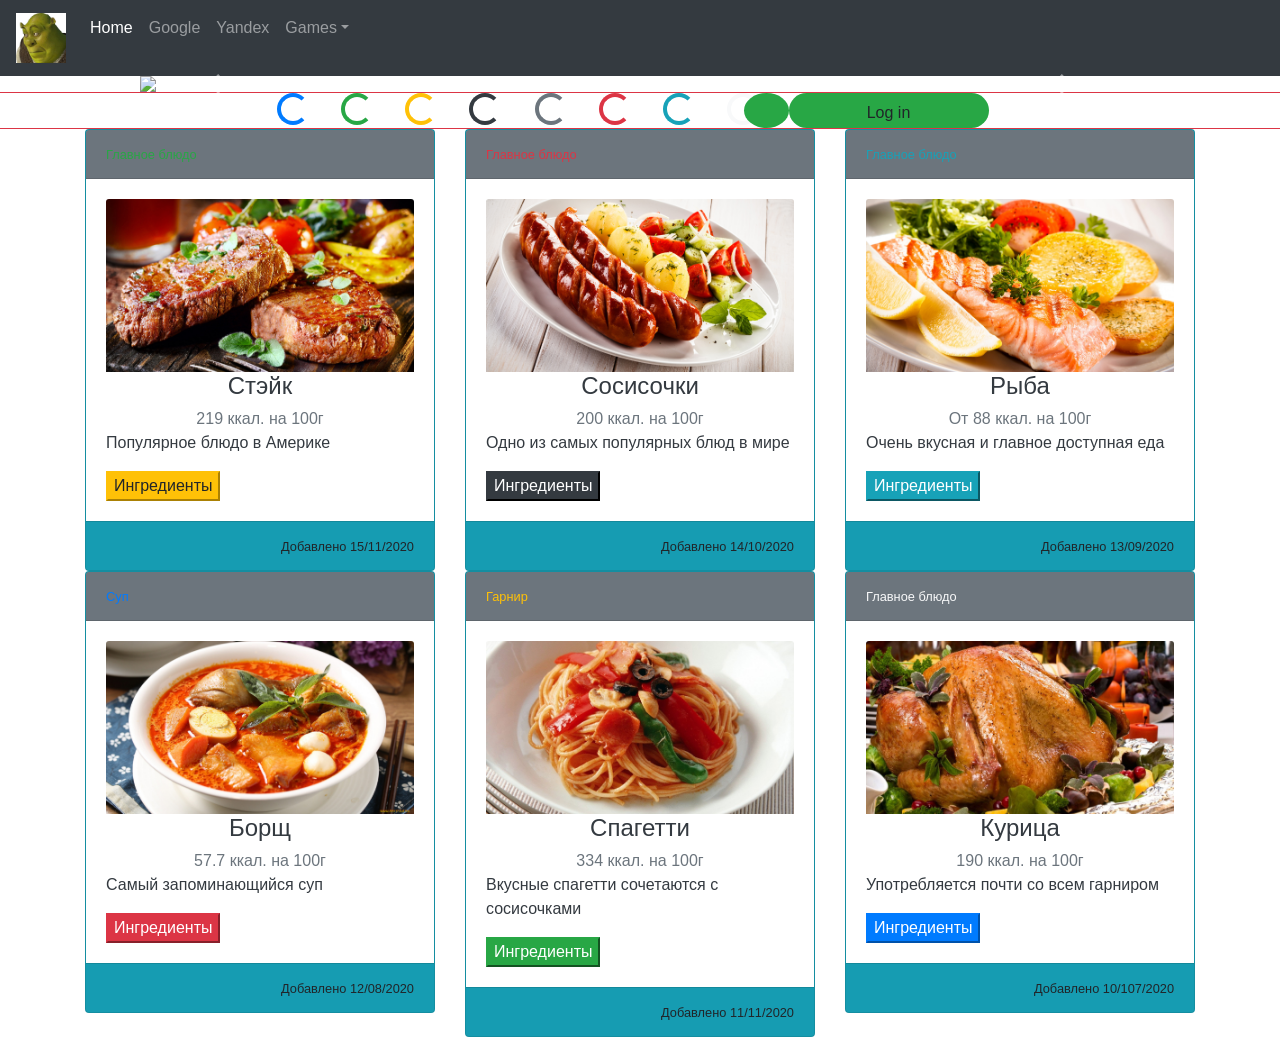
==== index.html @ 411dd229 "mysite" ====
<!doctype html>
<html lang="en">

<head>
    <meta charset="utf-8">
    <meta name="viewport" content="width=device-width, initial-scale=1, shrink-to-fit=no">
    <link rel="stylesheet" href="https://cdn.jsdelivr.net/npm/bootstrap@4.5.3/dist/css/bootstrap.min.css"
        integrity="sha384-TX8t27EcRE3e/ihU7zmQxVncDAy5uIKz4rEkgIXeMed4M0jlfIDPvg6uqKI2xXr2" crossorigin="anonymous">
    <link rel="stylesheet" href="style.css">
    <title>Мой сайт</title>
</head>

<body>
    <nav class="navbar navbar-expand-md navbar-dark bg-dark">
        <ul class="navbar-nav">
            <a class="navbar-brand" href="#"><img src="img/1.jpg" width="50px"></a>
            <li class="nav-item"><a href="#" class="nav-link active">Home</a></li>
            <li class="nav-item"><a href="#" class="nav-link">Google</a></li>
            <li class="nav-item"><a href="#" class="nav-link">Yandex</a></li>
            <li class="nav-item dropdown">
                <a href="#" class="nav-link dropdown-toggle" id="toggler" role="button" data-toggle="dropdown"
                    aria-haspopup="true" aria-expanded="false">Games</a>

                <div class="dropdown-menu" aria-labelledby="toggler">

                    <a href="#" class="dropdown-item">Counter Strike: Global Offensive</a>
                    <a href="#" class="dropdown-item">Grand Theft Auto 5</a>
                    <a href="#" class="dropdown-item">Among Us</a>
                </div>
            </li>
        </ul>



    </nav>

    <div class="container-fluid d-flex justify-content-center">
        <div class="carousel slide" id="banner" data-ride="carousel">
            <div class="carousel-inner">
                <div class="carousel-item active" data-interval="1200">
                    <img class="d-block w-100" src="https://look.com.ua/pic/201303/1366x768/look.com.ua-66097.jpg">
                    <div class="carousel-caption d-none d-md-block">
                        <h4 class="text-danger">ЭТО НЕ КОТ, А ИГРОК</h4>
                        <p>ДОВОЛЬНО МИЛЫЙ ПРИ ТОМ)))</p>
                    </div>
                </div>
                <div class="carousel-item" data-interval="1200">
                    <img class="d-block w-100"
                        src="https://www.nastol.com.ua/pic/201604/1366x768/nastol.com.ua-170998.jpg">
                    <div class="carousel-caption d-none d-md-block">
                        <h4 class="text-danger">ВОТ ЭТО УДИВЛЕНИЕ</h4>
                        <p>НАВЕРНОЕ УВИДЕЛ, КАК ЕГО КОРМ КТО-ТО ЕСТ</p>
                    </div>
                </div>
                <div class="carousel-item" data-interval="1200">
                    <img class="d-block w-100"
                        src="https://fabuloussavers.com/new_wallpaper/fluffy_cat-wallpapers-1366x768.jpg">
                    <div class="carousel-caption d-none d-md-block">
                        <h4 class="text-danger">ЕМУ РАССКАЗАЛИ ВЕСЁЛУЮ ШУТКУ</h4>
                        <p>НО ОН ЖЕ ТИХОНЯ)))</p>
                    </div>
                </div>
            </div>
            <a href="#banner" class="carousel-control-next" role="button" data-slide="next">
                <i class="carousel-control-next-icon"></i>
            </a>
            <a href="#banner" class="carousel-control-prev" role="button" data-slide="prev">
                <i class="carousel-control-prev-icon"></i>
            </a>
        </div>
    </div>

    <div class="container-fluid d-flex justify-content-center border-top border-bottom border-danger">
        <div class="row">
            <div class="spinner-border text-primary"></div>
            <div class="spinner-grow text-secondary"></div>
            <div class="spinner-border text-success"></div>
            <div class="spinner-grow text-danger"></div>
            <div class="spinner-border text-warning"></div>
            <div class="spinner-grow text-info"></div>
            <div class="spinner-border text-dark"></div>
            <div class="spinner-grow text-light"></div>
        </div>
        <div class="row">
            <div class="spinner-grow text-primary"></div>
            <div class="spinner-border text-secondary"></div>
            <div class="spinner-grow text-success"></div>
            <div class="spinner-border text-danger"></div>
            <div class="spinner-grow text-warning"></div>
            <div class="spinner-border text-info"></div>
            <div class="spinner-grow text-dark"></div>
            <div class="spinner-border text-light"></div>
        </div>
        <div class="bg-success rounded-circle" style="width: 45px; height: 35px;"></div>
        <div class="bg-success rounded-pill text-center pt-2" style="width: 200px; height: 35px;">Log in</div>
    </div>

    <div class="container-lg">
        <div class="row row-cols-1 row-cols-md-2 row-cols-lg-3">
            <div class="col">
                <div class="card bg-info">
                    <div class="card-header bg-secondary text-success"><small>Главное блюдо</small></div>
                    <div class="card-body bg-white">
                        <img src="img/3.jpg" class="card-img-top">
                        <h4 class="card-title text-dark text-center">Стэйк</h4>
                        <p class="card-subtitle text-muted text-center">219 ккал. на 100г</p>
                        <p class="card-text text-dark">Популярное блюдо в Америке</p>
                        <button class="btn-warning">Ингредиенты</button>
                    </div>
                    <div class="card-footer text-right"><small>Добавлено 15/11/2020</small></div>
                </div>
            </div>
            <div class="col">
                <div class="card bg-info">
                    <div class="card-header bg-secondary text-danger"><small>Главное блюдо</small></div>
                    <div class="card-body bg-white">
                        <img src="img/2.jpg" class="card-img-top">
                        <h4 class="card-title text-dark text-center">Сосисочки</h4>
                        <p class="card-subtitle text-muted text-center">200 ккал. на 100г</p>
                        <p class="card-text text-dark">Одно из самых популярных блюд в мире</p>
                        <button class="btn-dark">Ингредиенты</button>
                    </div>
                    <div class="card-footer text-right"><small>Добавлено 14/10/2020</small></div>
                </div>
            </div>
            <div class="col">
                <div class="card bg-info">
                    <div class="card-header bg-secondary text-info"><small>Главное блюдо</small></div>
                    <div class="card-body bg-white">
                        <img src="img/4.jpg" class="card-img-top">
                        <h4 class="card-title text-dark text-center">Рыба</h4>
                        <p class="card-subtitle text-muted text-center">От 88 ккал. на 100г</p>
                        <p class="card-text text-dark">Очень вкусная и главное доступная еда</p>
                        <button class="btn-info">Ингредиенты</button>
                    </div>
                    <div class="card-footer text-right"><small>Добавлено 13/09/2020</small></div>
                </div>
            </div>
            <div class="col">
                <div class="card bg-info">
                    <div class="card-header bg-secondary text-primary"><small>Суп</small></div>
                    <div class="card-body bg-white">
                        <img src="img/5.jpg" class="card-img-top">
                        <h4 class="card-title text-dark text-center">Борщ</h4>
                        <p class="card-subtitle text-muted text-center">57.7 ккал. на 100г</p>
                        <p class="card-text text-dark">Самый запоминающийся суп</p>
                        <button class="btn-danger">Ингредиенты</button>
                    </div>
                    <div class="card-footer text-right"><small>Добавлено 12/08/2020</small></div>
                </div>
            </div>
            <div class="col">
                <div class="card bg-info">
                    <div class="card-header bg-secondary text-warning"><small>Гарнир</small></div>
                    <div class="card-body bg-white">
                        <img src="img/6.jpg" class="card-img-top">
                        <h4 class="card-title text-dark text-center">Спагетти</h4>
                        <p class="card-subtitle text-muted text-center">334 ккал. на 100г</p>
                        <p class="card-text text-dark">Вкусные спагетти сочетаются с сосисочками</p>
                        <button class="btn-success">Ингредиенты</button>
                    </div>
                    <div class="card-footer text-right"><small>Добавлено 11/11/2020</small></div>
                </div>
            </div>
            <div class="col">
                <div class="card bg-info">
                    <div class="card-header bg-secondary text-light"><small>Главное блюдо</small></div>
                    <div class="card-body bg-white">
                        <img src="img/7.jpg" class="card-img-top">
                        <h4 class="card-title text-dark text-center">Курица</h4>
                        <p class="card-subtitle text-muted text-center">190 ккал. на 100г</p>
                        <p class="card-text text-dark">Употребляется почти со всем гарниром</p>
                        <button class="btn-primary">Ингредиенты</button>
                    </div>
                    <div class="card-footer text-right"><small>Добавлено 10/107/2020</small></div>
                </div>
            </div>
        </div>
    </div>


    <script src="https://code.jquery.com/jquery-3.5.1.slim.min.js"
        integrity="sha384-DfXdz2htPH0lsSSs5nCTpuj/zy4C+OGpamoFVy38MVBnE+IbbVYUew+OrCXaRkfj" crossorigin="anonymous">
    </script>
    <script src="https://cdn.jsdelivr.net/npm/popper.js@1.16.1/dist/umd/popper.min.js"
        integrity="sha384-9/reFTGAW83EW2RDu2S0VKaIzap3H66lZH81PoYlFhbGU+6BZp6G7niu735Sk7lN" crossorigin="anonymous">
    </script>
    <script src="https://cdn.jsdelivr.net/npm/bootstrap@4.5.3/dist/js/bootstrap.min.js"
        integrity="sha384-w1Q4orYjBQndcko6MimVbzY0tgp4pWB4lZ7lr30WKz0vr/aWKhXdBNmNb5D92v7s" crossorigin="anonymous">
    </script>
    <script type="text/javascript" src="script.js"></script>
</body>

</html>
---- style.css ----
#banner{
    width: 1000px;
}
.carousel-caption{
    background-color: rgba(194, 194, 194, 0.487);
    color: green;
}
#test{
    width: 250px;
    margin-left: calc(50% - 125px);
}
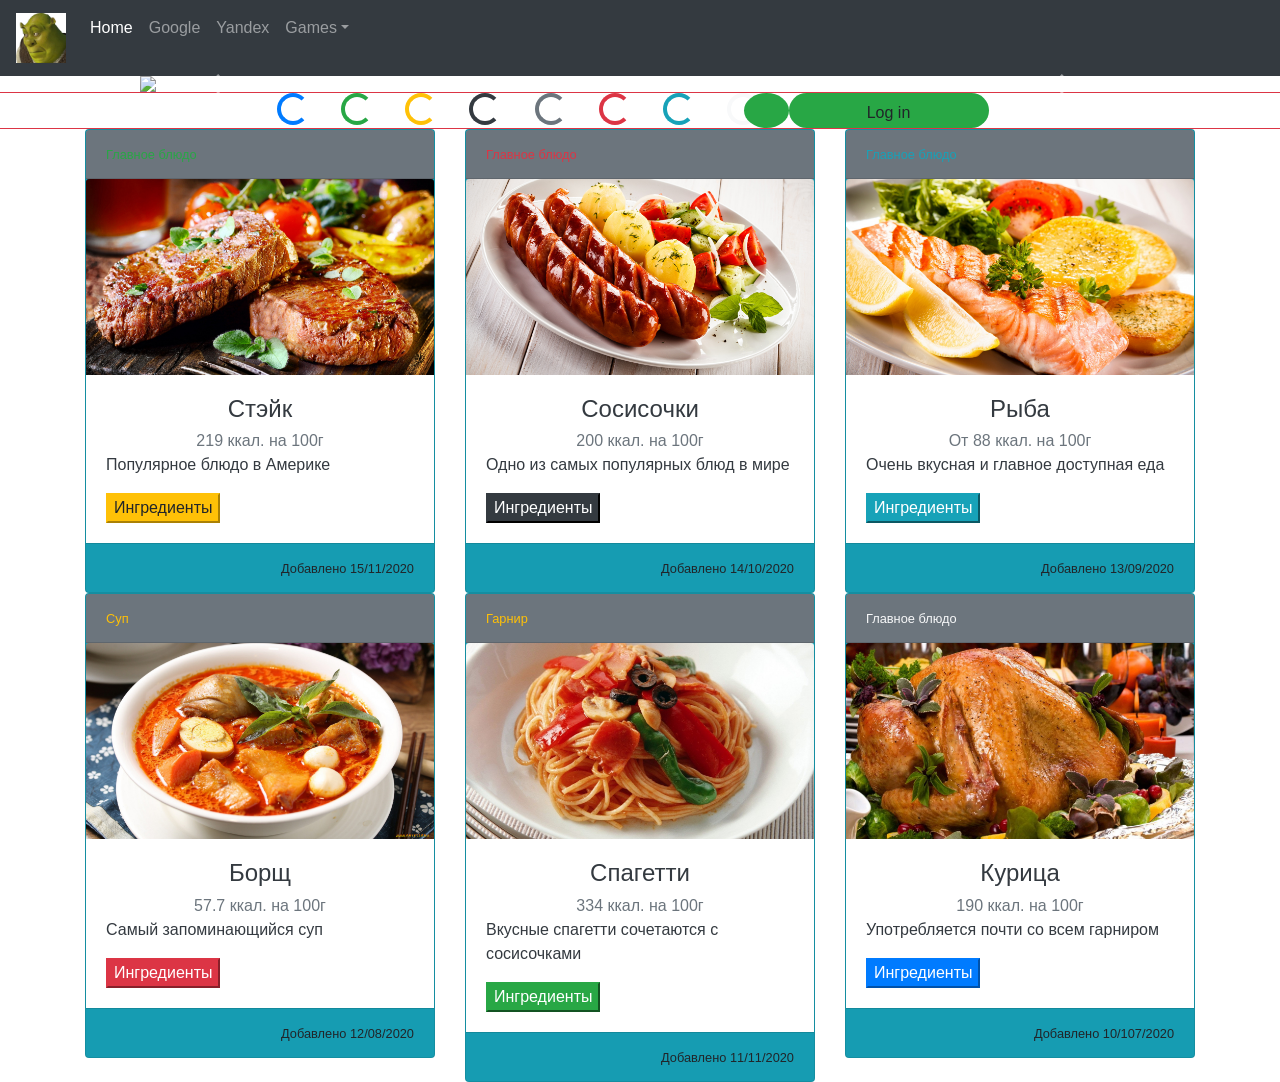
==== commit a518ab04: "gg" ====
--- a/index.html
+++ b/index.html
@@ -100,8 +100,8 @@
             <div class="col">
                 <div class="card bg-info">
                     <div class="card-header bg-secondary text-success"><small>Главное блюдо</small></div>
+                        <img src="img/3.jpg" class="card-img-top">
                     <div class="card-body bg-white">
-                        <img src="img/3.jpg" class="card-img-top">
                         <h4 class="card-title text-dark text-center">Стэйк</h4>
                         <p class="card-subtitle text-muted text-center">219 ккал. на 100г</p>
                         <p class="card-text text-dark">Популярное блюдо в Америке</p>
@@ -113,8 +113,8 @@
             <div class="col">
                 <div class="card bg-info">
                     <div class="card-header bg-secondary text-danger"><small>Главное блюдо</small></div>
+                        <img src="img/2.jpg" class="card-img-top">
                     <div class="card-body bg-white">
-                        <img src="img/2.jpg" class="card-img-top">
                         <h4 class="card-title text-dark text-center">Сосисочки</h4>
                         <p class="card-subtitle text-muted text-center">200 ккал. на 100г</p>
                         <p class="card-text text-dark">Одно из самых популярных блюд в мире</p>
@@ -126,8 +126,8 @@
             <div class="col">
                 <div class="card bg-info">
                     <div class="card-header bg-secondary text-info"><small>Главное блюдо</small></div>
+                        <img src="img/4.jpg" class="card-img-top">
                     <div class="card-body bg-white">
-                        <img src="img/4.jpg" class="card-img-top">
                         <h4 class="card-title text-dark text-center">Рыба</h4>
                         <p class="card-subtitle text-muted text-center">От 88 ккал. на 100г</p>
                         <p class="card-text text-dark">Очень вкусная и главное доступная еда</p>
@@ -138,9 +138,9 @@
             </div>
             <div class="col">
                 <div class="card bg-info">
-                    <div class="card-header bg-secondary text-primary"><small>Суп</small></div>
+                    <div class="card-header bg-secondary text-warning"><small>Суп</small></div>
+                        <img src="img/5.jpg" class="card-img-top">
                     <div class="card-body bg-white">
-                        <img src="img/5.jpg" class="card-img-top">
                         <h4 class="card-title text-dark text-center">Борщ</h4>
                         <p class="card-subtitle text-muted text-center">57.7 ккал. на 100г</p>
                         <p class="card-text text-dark">Самый запоминающийся суп</p>
@@ -152,8 +152,8 @@
             <div class="col">
                 <div class="card bg-info">
                     <div class="card-header bg-secondary text-warning"><small>Гарнир</small></div>
+                        <img src="img/6.jpg" class="card-img-top">
                     <div class="card-body bg-white">
-                        <img src="img/6.jpg" class="card-img-top">
                         <h4 class="card-title text-dark text-center">Спагетти</h4>
                         <p class="card-subtitle text-muted text-center">334 ккал. на 100г</p>
                         <p class="card-text text-dark">Вкусные спагетти сочетаются с сосисочками</p>
@@ -165,8 +165,8 @@
             <div class="col">
                 <div class="card bg-info">
                     <div class="card-header bg-secondary text-light"><small>Главное блюдо</small></div>
+                        <img src="img/7.jpg" class="card-img-top">
                     <div class="card-body bg-white">
-                        <img src="img/7.jpg" class="card-img-top">
                         <h4 class="card-title text-dark text-center">Курица</h4>
                         <p class="card-subtitle text-muted text-center">190 ккал. на 100г</p>
                         <p class="card-text text-dark">Употребляется почти со всем гарниром</p>
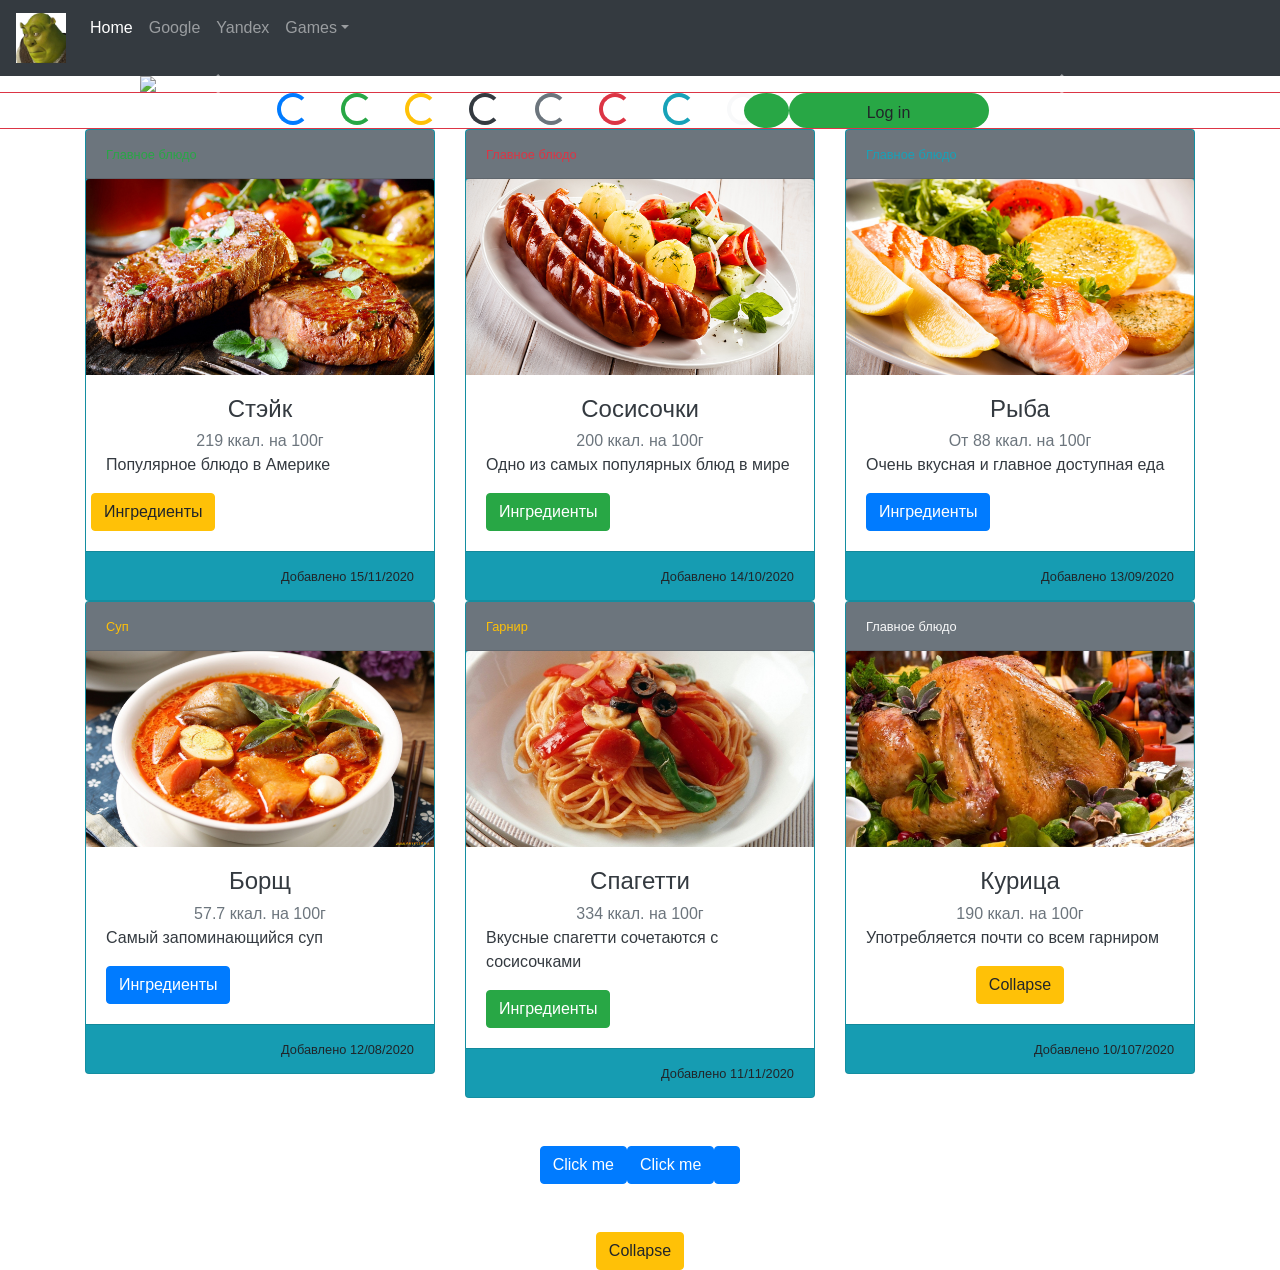
==== commit 1c9e1497: "site" ====
--- a/index.html
+++ b/index.html
@@ -23,9 +23,11 @@
 
                 <div class="dropdown-menu" aria-labelledby="toggler">
 
-                    <a href="#" class="dropdown-item">Counter Strike: Global Offensive</a>
-                    <a href="#" class="dropdown-item">Grand Theft Auto 5</a>
-                    <a href="#" class="dropdown-item">Among Us</a>
+                    <a href="https://store.steampowered.com/app/730/CounterStrike_Global_Offensive/"
+                        class="dropdown-item">Counter Strike: Global Offensive</a>
+                    <a href="https://store.steampowered.com/app/271590/Grand_Theft_Auto_V/" class="dropdown-item">Grand
+                        Theft Auto 5</a>
+                    <a href="https://store.steampowered.com/app/945360/Among_Us/" class="dropdown-item">Among Us</a>
                 </div>
             </li>
         </ul>
@@ -100,12 +102,19 @@
             <div class="col">
                 <div class="card bg-info">
                     <div class="card-header bg-secondary text-success"><small>Главное блюдо</small></div>
-                        <img src="img/3.jpg" class="card-img-top">
+                    <img src="img/3.jpg" class="card-img-top">
                     <div class="card-body bg-white">
                         <h4 class="card-title text-dark text-center">Стэйк</h4>
                         <p class="card-subtitle text-muted text-center">219 ккал. на 100г</p>
                         <p class="card-text text-dark">Популярное блюдо в Америке</p>
-                        <button class="btn-warning">Ингредиенты</button>
+                        <div class="row justify-content-left">
+                            <button class="btn btn-warning" data-toggle="collapse" data-taget="#txt"
+                                aria-expanded="false" aria-controls="txt">Ингредиенты</button>
+                            <div class="collapse" id="txt">
+                                <h1>Я ЕБЛАН</h1>
+                                <p>ДАДАДАД </p>
+                            </div>
+                        </div>
                     </div>
                     <div class="card-footer text-right"><small>Добавлено 15/11/2020</small></div>
                 </div>
@@ -113,12 +122,22 @@
             <div class="col">
                 <div class="card bg-info">
                     <div class="card-header bg-secondary text-danger"><small>Главное блюдо</small></div>
-                        <img src="img/2.jpg" class="card-img-top">
+                    <img src="img/2.jpg" class="card-img-top">
                     <div class="card-body bg-white">
                         <h4 class="card-title text-dark text-center">Сосисочки</h4>
                         <p class="card-subtitle text-muted text-center">200 ккал. на 100г</p>
                         <p class="card-text text-dark">Одно из самых популярных блюд в мире</p>
-                        <button class="btn-dark">Ингредиенты</button>
+                        <button class="btn btn-success" data-toggle="tooltip" data-placement="right" data-html="true"
+                            title="   
+                        <h4>СОСИСОЧКИ</h4>
+                        Мясо (любое - свинина, говядина, курица) — 1 кг<br>
+                        Яйцо куриное — 1 шт<br>
+                        Молоко — 1 стак.<br>
+                        Масло сливочное — 100 г<br>
+                        Кишки<br>
+                        Соль<br>
+                        Орех мускатный<br>
+                        ">Ингредиенты</button>
                     </div>
                     <div class="card-footer text-right"><small>Добавлено 14/10/2020</small></div>
                 </div>
@@ -126,12 +145,24 @@
             <div class="col">
                 <div class="card bg-info">
                     <div class="card-header bg-secondary text-info"><small>Главное блюдо</small></div>
-                        <img src="img/4.jpg" class="card-img-top">
+                    <img src="img/4.jpg" class="card-img-top">
                     <div class="card-body bg-white">
                         <h4 class="card-title text-dark text-center">Рыба</h4>
                         <p class="card-subtitle text-muted text-center">От 88 ккал. на 100г</p>
                         <p class="card-text text-dark">Очень вкусная и главное доступная еда</p>
-                        <button class="btn-info">Ингредиенты</button>
+                        <button class="btn btn-primary" data-toggle="popover" data-placement="left" data-html="true"
+                            title="   
+                        <h4>Рыба</h4>
+                        Скумбрия свежемороженая – 2 шт,
+                        Паприка сладкая молотая – 1 ч.л,
+                        Чеснок сухой – 2 ч.л,
+                        Укроп сухой – 1 ч.л,
+                        Масло растительное рафинированное – 2-3 ст.л.,
+                        Соль – по вкусу,
+                        Для подачи (по желанию):
+                        Лимон,
+                        Зелень свежая.
+                        ">Ингредиенты</button>
                     </div>
                     <div class="card-footer text-right"><small>Добавлено 13/09/2020</small></div>
                 </div>
@@ -139,12 +170,25 @@
             <div class="col">
                 <div class="card bg-info">
                     <div class="card-header bg-secondary text-warning"><small>Суп</small></div>
-                        <img src="img/5.jpg" class="card-img-top">
+                    <img src="img/5.jpg" class="card-img-top">
                     <div class="card-body bg-white">
                         <h4 class="card-title text-dark text-center">Борщ</h4>
                         <p class="card-subtitle text-muted text-center">57.7 ккал. на 100г</p>
                         <p class="card-text text-dark">Самый запоминающийся суп</p>
-                        <button class="btn-danger">Ингредиенты</button>
+                        <button class="btn btn-primary" data-toggle="popover" data-placement="left" data-html="true"
+                            title="   
+                        <h4>БОРЩ</h4>
+                        свекла (1 шт.),
+                        картошка (4 шт.),
+                        морковка (1 шт.),
+                        лук (2 шт. ),
+                        лавровый лист (2 шт.),
+                        мясной бульон (2 л),
+                        капуста (150 гр),
+                        соль, перец, чеснок по вкусу,
+                        болгарский перец (1 шт. ),
+                        томатная паста (3 ст. ложки).
+                        ">Ингредиенты</button>
                     </div>
                     <div class="card-footer text-right"><small>Добавлено 12/08/2020</small></div>
                 </div>
@@ -152,12 +196,27 @@
             <div class="col">
                 <div class="card bg-info">
                     <div class="card-header bg-secondary text-warning"><small>Гарнир</small></div>
-                        <img src="img/6.jpg" class="card-img-top">
+                    <img src="img/6.jpg" class="card-img-top">
                     <div class="card-body bg-white">
                         <h4 class="card-title text-dark text-center">Спагетти</h4>
                         <p class="card-subtitle text-muted text-center">334 ккал. на 100г</p>
                         <p class="card-text text-dark">Вкусные спагетти сочетаются с сосисочками</p>
-                        <button class="btn-success">Ингредиенты</button>
+                        <button class="btn btn-success" data-toggle="tooltip" data-placement="left" data-html="true"
+                            title="   
+                        <h4>СПАГЕТТИ</h4>
+                        Спагетти (или другие макаронные изделия) - 250 г  <br>  
+                        Помидоры измельченные или томатный сок - 200 мл<br>
+                        Чеснок - 1 зубчик<br>
+                        Лук репчатый - 1 шт.<br>
+                        Сыр твёрдый - 30 г<br>
+                        Масло растительное - 2-3 ст. ложки<br>
+                        Сахар (по желанию) - 1 ч. ложка<br>
+                        Соль - по вкусу<br>
+                        Перец свежемолотый - по вкусу<br>
+                        Базилик сушеный - по вкусу<br>
+                        Специи (на выбор) - по вкусу<br>
+                        Зелень свежая (для подачи) - 1 веточка<br>
+                        ">Ингредиенты</button>
                     </div>
                     <div class="card-footer text-right"><small>Добавлено 11/11/2020</small></div>
                 </div>
@@ -165,12 +224,20 @@
             <div class="col">
                 <div class="card bg-info">
                     <div class="card-header bg-secondary text-light"><small>Главное блюдо</small></div>
-                        <img src="img/7.jpg" class="card-img-top">
+                    <img src="img/7.jpg" class="card-img-top">
                     <div class="card-body bg-white">
                         <h4 class="card-title text-dark text-center">Курица</h4>
                         <p class="card-subtitle text-muted text-center">190 ккал. на 100г</p>
                         <p class="card-text text-dark">Употребляется почти со всем гарниром</p>
-                        <button class="btn-primary">Ингредиенты</button>
+                        <div class="row justify-content-center ">
+                            <button class="btn btn-warning" data-toggle="collapse" data-taget="#txt" aria-expanded="true"
+                                aria-controls="txt">Collapse</button>
+                            <div class="collapse" id="txt">
+                                <div class="card card-body">
+                                    псп
+                                </div>
+                            </div>
+                        </div>
                     </div>
                     <div class="card-footer text-right"><small>Добавлено 10/107/2020</small></div>
                 </div>
@@ -178,6 +245,138 @@
         </div>
     </div>
 
+
+    <div class="row justify-content-center my-5">
+        <button class="btn btn-primary" data-toggle="tooltip" data-placement="right" data-html="true" title="
+        <h4>CТЕЙК</h4> 
+        Говядина (биток) - 500 г
+        Соль 
+        Перец чёрный молотый 
+        Специи 
+        Масло растительное 
+        <h4>СОСИСОЧКИ</h4> 
+        Мясо (любое - свинина, говядина, курица) — 1 кг
+        Яйцо куриное — 1 шт 
+        Молоко — 1 стак. 
+        Масло сливочное — 100 г 
+        Кишки 
+        Соль 
+        Орех мускатный 
+        <h4>РЫБА</h4> 
+        Скумбрия свежемороженая – 2 шт.
+        Паприка сладкая молотая – 1 ч. л.
+        Чеснок сухой – 2 ч. л.
+        Укроп сухой – 1 ч. л.
+        Масло растительное рафинированное – 2-3 ст.л.
+        Соль – по вкусу
+        Для подачи (по желанию):
+        Лимон
+        Зелень свежая
+        <h4>БОРЩ</h4> 
+        свекла (1 шт.)
+        картошка (4 шт.)
+        морковка (1 шт.)
+        лук (2 шт. )
+        лавровый лист (2 шт.)
+        мясной бульон (2 л)
+        капуста (150 гр)
+        соль, перец, чеснок по вкусу
+        болгарский перец (1 шт. )
+        томатная паста (3 ст. ложки)
+        <h4>СПАГЕТТИ</h4> 
+        Спагетти (или другие макаронные изделия) - 250 г    
+        Помидоры измельченные или томатный сок - 200 мл
+        Чеснок - 1 зубчик
+        Лук репчатый - 1 шт.
+        Сыр твёрдый - 30 г
+        Масло растительное - 2-3 ст. ложки
+        Сахар (по желанию) - 1 ч. ложка
+        Соль - по вкусу
+        Перец свежемолотый - по вкусу
+        Базилик сушеный - по вкусу
+        Специи (на выбор) - по вкусу
+        Зелень свежая (для подачи) - 1 веточка
+        <h4>КУРИЦА</h4> 
+        Курица бройлерная - 1 шт.
+        Майонез - 3 ст. ложки
+        Соль - 1 ст. ложка
+        Перец - 1-2 щепотки
+        Приправа для курицы - 0,5 ч. ложки
+        Масло растительное - 1 ст. ложка
+        ">Click me</button>
+
+        <button class="btn btn-primary" data-toggle="popover" data-placement="right" data-content="
+              CТЕЙК
+        Говядина (биток) - 500 г
+        Соль 
+        Перец чёрный молотый 
+        Специи 
+        Масло растительное 
+             СОСИСОЧКИ
+        Мясо (любое - свинина, говядина, курица) — 1 кг
+        Яйцо куриное — 1 шт 
+        Молоко — 1 стак. 
+        Масло сливочное — 100 г 
+        Кишки 
+        Соль 
+        Орех мускатный 
+            РЫБА
+        Скумбрия свежемороженая – 2 шт.
+        Паприка сладкая молотая – 1 ч. л.
+        Чеснок сухой – 2 ч. л.
+        Укроп сухой – 1 ч. л.
+        Масло растительное рафинированное – 2-3 ст.л.
+        Соль – по вкусу
+        Для подачи (по желанию):
+        Лимон
+        Зелень свежая
+            БОРЩ     
+        свекла (1 шт.)
+        картошка (4 шт.)
+        морковка (1 шт.)
+        лук (2 шт. )
+        лавровый лист (2 шт.)
+        мясной бульон (2 л)
+        капуста (150 гр)
+        соль, перец, чеснок по вкусу
+        болгарский перец (1 шт. )
+        томатная паста (3 ст. ложки)
+            СПАГЕТТИ     
+        Спагетти (или другие макаронные изделия) - 250 г    
+        Помидоры измельченные или томатный сок - 200 мл
+        Чеснок - 1 зубчик
+        Лук репчатый - 1 шт.
+        Сыр твёрдый - 30 г
+        Масло растительное - 2-3 ст. ложки
+        Сахар (по желанию) - 1 ч. ложка
+        Соль - по вкусу
+        Перец свежемолотый - по вкусу
+        Базилик сушеный - по вкусу
+        Специи (на выбор) - по вкусу
+        Зелень свежая (для подачи) - 1 веточка
+            КУРИЦА   
+        Курица бройлерная - 1 шт.
+        Майонез - 3 ст. ложки
+        Соль - 1 ст. ложка
+        Перец - 1-2 щепотки
+        Приправа для курицы - 0,5 ч. ложки
+        Масло растительное - 1 ст. ложка
+        ">Click me</button>
+        <button class="btn btn-primary"></button>
+    </div>
+
+
+
+    <div class="row justify-content-center ">
+        <button class="btn btn-warning" data-toggle="collapse" data-taget="#txt" aria-expanded="true"
+            aria-controls="txt">Collapse</button>
+        <div class="collapse" id="txt">
+            <div class="card card-body">
+                <h1>PIZDES</h1>
+                <p>we43rgfrnhil;jdsf hukjdwefsudsjzfchbdsfv</p>
+            </div>
+        </div>
+    </div>
 
     <script src="https://code.jquery.com/jquery-3.5.1.slim.min.js"
         integrity="sha384-DfXdz2htPH0lsSSs5nCTpuj/zy4C+OGpamoFVy38MVBnE+IbbVYUew+OrCXaRkfj" crossorigin="anonymous">
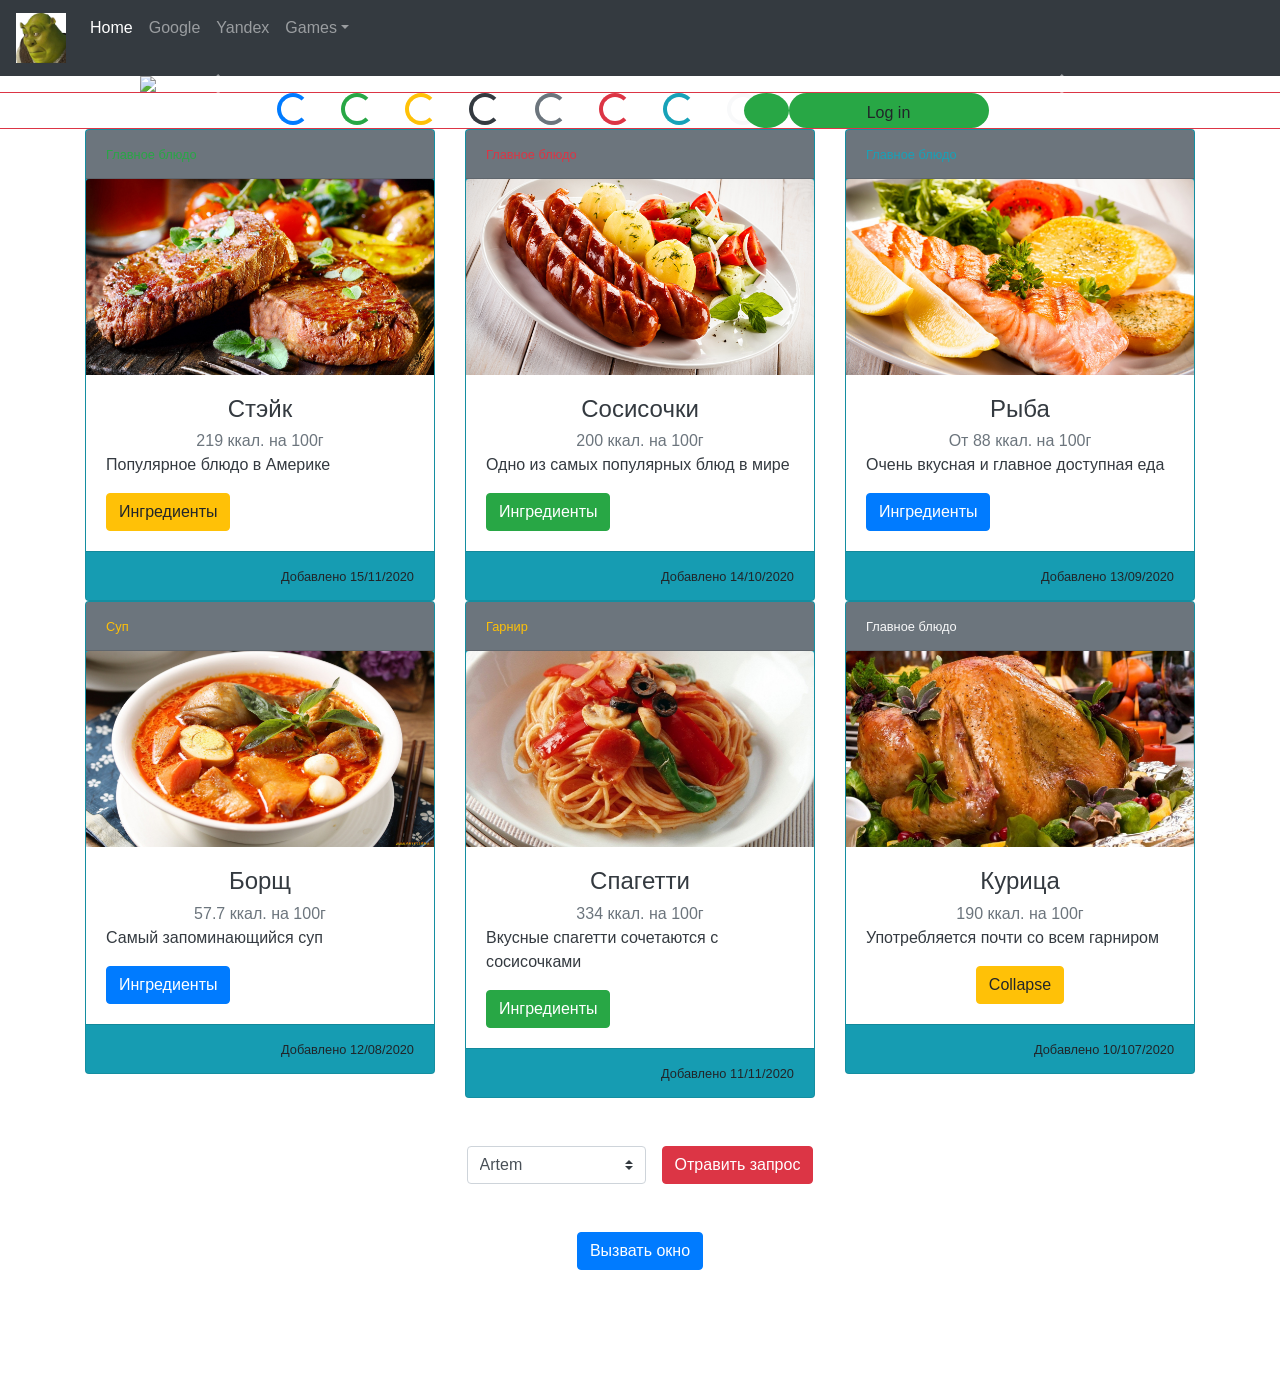
==== commit c4ba243a: "f" ====
--- a/index.html
+++ b/index.html
@@ -107,13 +107,17 @@
                         <h4 class="card-title text-dark text-center">Стэйк</h4>
                         <p class="card-subtitle text-muted text-center">219 ккал. на 100г</p>
                         <p class="card-text text-dark">Популярное блюдо в Америке</p>
-                        <div class="row justify-content-left">
-                            <button class="btn btn-warning" data-toggle="collapse" data-taget="#txt"
-                                aria-expanded="false" aria-controls="txt">Ингредиенты</button>
-                            <div class="collapse" id="txt">
-                                <h1>Я ЕБЛАН</h1>
-                                <p>ДАДАДАД </p>
-                            </div>
+                        <button class="btn btn-warning" data-toggle="collapse" data-target="#tx" aria-expanded="false"
+                            aria-controls="txt">Ингредиенты</button>
+                        <div class="collapse" id="tx">
+                            <h1>Ингредиенты</h1>
+                            <p>
+                                Говядина (биток) - 500 <br>
+                                Соль <br>
+                                Перец чёрный молотый <br>
+                                Специи <br>
+                                Масло растительное <br>
+                            </p>
                         </div>
                     </div>
                     <div class="card-footer text-right"><small>Добавлено 15/11/2020</small></div>
@@ -230,12 +234,18 @@
                         <p class="card-subtitle text-muted text-center">190 ккал. на 100г</p>
                         <p class="card-text text-dark">Употребляется почти со всем гарниром</p>
                         <div class="row justify-content-center ">
-                            <button class="btn btn-warning" data-toggle="collapse" data-taget="#txt" aria-expanded="true"
-                                aria-controls="txt">Collapse</button>
+                            <button class="btn btn-warning" data-toggle="collapse" data-target="#txt"
+                                aria-expanded="true" aria-controls="txt">Collapse</button>
                             <div class="collapse" id="txt">
-                                <div class="card card-body">
-                                    псп
-                                </div>
+                                <h1>Ингредиенты</h1>
+                                <p>
+                                    Курица бройлерная - 1 шт.<br>
+                                    Майонез - 3 ст. ложки<br>
+                                    Соль - 1 ст. ложка<br>
+                                    Перец - 1-2 щепотки<br>
+                                    Приправа для курицы - 0,5 ч. ложки<br>
+                                    Масло растительное - 1 ст. ложка<br>
+                                </p>
                             </div>
                         </div>
                     </div>
@@ -245,142 +255,59 @@
         </div>
     </div>
 
-
     <div class="row justify-content-center my-5">
-        <button class="btn btn-primary" data-toggle="tooltip" data-placement="right" data-html="true" title="
-        <h4>CТЕЙК</h4> 
-        Говядина (биток) - 500 г
-        Соль 
-        Перец чёрный молотый 
-        Специи 
-        Масло растительное 
-        <h4>СОСИСОЧКИ</h4> 
-        Мясо (любое - свинина, говядина, курица) — 1 кг
-        Яйцо куриное — 1 шт 
-        Молоко — 1 стак. 
-        Масло сливочное — 100 г 
-        Кишки 
-        Соль 
-        Орех мускатный 
-        <h4>РЫБА</h4> 
-        Скумбрия свежемороженая – 2 шт.
-        Паприка сладкая молотая – 1 ч. л.
-        Чеснок сухой – 2 ч. л.
-        Укроп сухой – 1 ч. л.
-        Масло растительное рафинированное – 2-3 ст.л.
-        Соль – по вкусу
-        Для подачи (по желанию):
-        Лимон
-        Зелень свежая
-        <h4>БОРЩ</h4> 
-        свекла (1 шт.)
-        картошка (4 шт.)
-        морковка (1 шт.)
-        лук (2 шт. )
-        лавровый лист (2 шт.)
-        мясной бульон (2 л)
-        капуста (150 гр)
-        соль, перец, чеснок по вкусу
-        болгарский перец (1 шт. )
-        томатная паста (3 ст. ложки)
-        <h4>СПАГЕТТИ</h4> 
-        Спагетти (или другие макаронные изделия) - 250 г    
-        Помидоры измельченные или томатный сок - 200 мл
-        Чеснок - 1 зубчик
-        Лук репчатый - 1 шт.
-        Сыр твёрдый - 30 г
-        Масло растительное - 2-3 ст. ложки
-        Сахар (по желанию) - 1 ч. ложка
-        Соль - по вкусу
-        Перец свежемолотый - по вкусу
-        Базилик сушеный - по вкусу
-        Специи (на выбор) - по вкусу
-        Зелень свежая (для подачи) - 1 веточка
-        <h4>КУРИЦА</h4> 
-        Курица бройлерная - 1 шт.
-        Майонез - 3 ст. ложки
-        Соль - 1 ст. ложка
-        Перец - 1-2 щепотки
-        Приправа для курицы - 0,5 ч. ложки
-        Масло растительное - 1 ст. ложка
-        ">Click me</button>
-
-        <button class="btn btn-primary" data-toggle="popover" data-placement="right" data-content="
-              CТЕЙК
-        Говядина (биток) - 500 г
-        Соль 
-        Перец чёрный молотый 
-        Специи 
-        Масло растительное 
-             СОСИСОЧКИ
-        Мясо (любое - свинина, говядина, курица) — 1 кг
-        Яйцо куриное — 1 шт 
-        Молоко — 1 стак. 
-        Масло сливочное — 100 г 
-        Кишки 
-        Соль 
-        Орех мускатный 
-            РЫБА
-        Скумбрия свежемороженая – 2 шт.
-        Паприка сладкая молотая – 1 ч. л.
-        Чеснок сухой – 2 ч. л.
-        Укроп сухой – 1 ч. л.
-        Масло растительное рафинированное – 2-3 ст.л.
-        Соль – по вкусу
-        Для подачи (по желанию):
-        Лимон
-        Зелень свежая
-            БОРЩ     
-        свекла (1 шт.)
-        картошка (4 шт.)
-        морковка (1 шт.)
-        лук (2 шт. )
-        лавровый лист (2 шт.)
-        мясной бульон (2 л)
-        капуста (150 гр)
-        соль, перец, чеснок по вкусу
-        болгарский перец (1 шт. )
-        томатная паста (3 ст. ложки)
-            СПАГЕТТИ     
-        Спагетти (или другие макаронные изделия) - 250 г    
-        Помидоры измельченные или томатный сок - 200 мл
-        Чеснок - 1 зубчик
-        Лук репчатый - 1 шт.
-        Сыр твёрдый - 30 г
-        Масло растительное - 2-3 ст. ложки
-        Сахар (по желанию) - 1 ч. ложка
-        Соль - по вкусу
-        Перец свежемолотый - по вкусу
-        Базилик сушеный - по вкусу
-        Специи (на выбор) - по вкусу
-        Зелень свежая (для подачи) - 1 веточка
-            КУРИЦА   
-        Курица бройлерная - 1 шт.
-        Майонез - 3 ст. ложки
-        Соль - 1 ст. ложка
-        Перец - 1-2 щепотки
-        Приправа для курицы - 0,5 ч. ложки
-        Масло растительное - 1 ст. ложка
-        ">Click me</button>
-        <button class="btn btn-primary"></button>
-    </div>
-
-
-
-    <div class="row justify-content-center ">
-        <button class="btn btn-warning" data-toggle="collapse" data-taget="#txt" aria-expanded="true"
-            aria-controls="txt">Collapse</button>
-        <div class="collapse" id="txt">
-            <div class="card card-body">
-                <h1>PIZDES</h1>
-                <p>we43rgfrnhil;jdsf hukjdwefsudsjzfchbdsfv</p>
-            </div>
-        </div>
-    </div>
-
-    <script src="https://code.jquery.com/jquery-3.5.1.slim.min.js"
+        <form class="form-inline">
+            <select class="custom-select">
+                <option value="" selected>ВЫБЕРИТЕ САЙТ</option>
+                <option value="https://ucmit.github.io/">Ulan</option>
+                <option value="https://sashapozharin.github.io/">Aleksandr</option>
+                <option value="https://svetpru.github.io/">Svetik</option>
+                <option value="https://egor-gerasimchik.github.io/">Egor</option>
+                <option value="https://zloikon.github.io/">Maksim</option>
+                <option value selected="https://artart241.github.io/">Artem</option>
+                <option value="https://formit21.github.io/">Formit</option>
+            </select>
+
+            <button type="button" class="btn btn-danger ml-3">Отравить запрос</button>
+        </form>
+    </div>
+
+    <div class="modal fade" id="msgBox" data-keyboard="false" data-backdrop="static" tabindex="-1" aria-hidden="true"
+        aria-labelledby="msgLabel">
+        <div class="modal-dialog">
+            <div class="modal-content">
+                <div class="modal-header">
+                    <h4 class="modal-title" id="msgLabel">Soobshenie ot </h4>
+                </div>
+                <div class="modal-body">
+                    
+                </div>
+                <div class="modal-footer">
+                    <button class="btn btn-warning" data-dismiss="modal">Закрыть</button>
+                </div>
+            </div>
+        </div>
+    </div>
+    <div class="row justify-content-center">
+        <buttop class="btn btn-primary" data-toggle="modal" data-target="#msgBox">Вызвать окно</buttop>
+    </div>
+    <div id="answer">
+        <h1>HELLO</h1>
+        <p>ETO SOOBSHENIE</p>
+        <img src="https://look.com.ua/pic/201303/1366x768/look.com.ua-66097.jpg" alt="">
+    </div>
+
+
+
+
+
+
+
+
+    <!-- <script src="https://code.jquery.com/jquery-3.5.1.slim.min.js"
         integrity="sha384-DfXdz2htPH0lsSSs5nCTpuj/zy4C+OGpamoFVy38MVBnE+IbbVYUew+OrCXaRkfj" crossorigin="anonymous">
-    </script>
+    </script> -->
+    <script src="https://ajax.googleapis.com/ajax/libs/jquery/3.5.1/jquery.min.js"></script>
     <script src="https://cdn.jsdelivr.net/npm/popper.js@1.16.1/dist/umd/popper.min.js"
         integrity="sha384-9/reFTGAW83EW2RDu2S0VKaIzap3H66lZH81PoYlFhbGU+6BZp6G7niu735Sk7lN" crossorigin="anonymous">
     </script>
--- a/style.css
+++ b/style.css
@@ -8,4 +8,8 @@
 #test{
     width: 250px;
     margin-left: calc(50% - 125px);
+}
+#answer{
+    visibility: hidden;
+    user-select: none;
 }
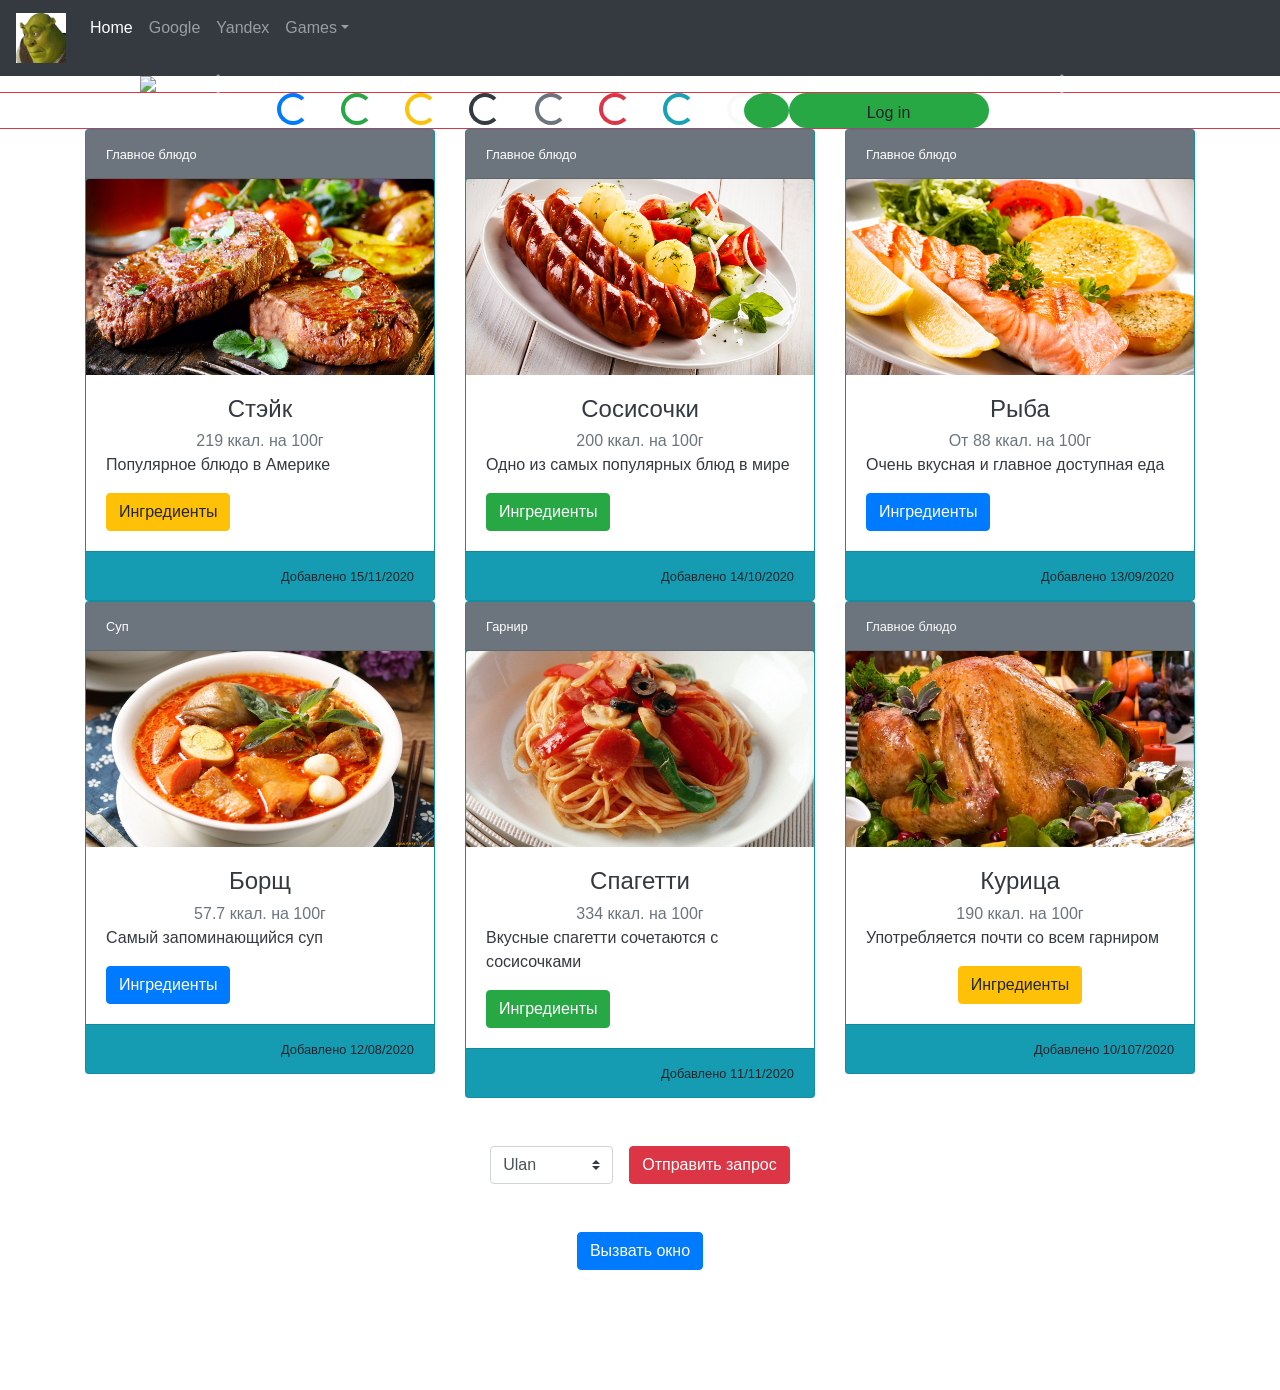
==== commit 5020037c: "ff" ====
--- a/index.html
+++ b/index.html
@@ -101,7 +101,7 @@
         <div class="row row-cols-1 row-cols-md-2 row-cols-lg-3">
             <div class="col">
                 <div class="card bg-info">
-                    <div class="card-header bg-secondary text-success"><small>Главное блюдо</small></div>
+                    <div class="card-header bg-secondary text-white"><small>Главное блюдо</small></div>
                     <img src="img/3.jpg" class="card-img-top">
                     <div class="card-body bg-white">
                         <h4 class="card-title text-dark text-center">Стэйк</h4>
@@ -125,7 +125,7 @@
             </div>
             <div class="col">
                 <div class="card bg-info">
-                    <div class="card-header bg-secondary text-danger"><small>Главное блюдо</small></div>
+                    <div class="card-header bg-secondary text-white"><small>Главное блюдо</small></div>
                     <img src="img/2.jpg" class="card-img-top">
                     <div class="card-body bg-white">
                         <h4 class="card-title text-dark text-center">Сосисочки</h4>
@@ -148,7 +148,7 @@
             </div>
             <div class="col">
                 <div class="card bg-info">
-                    <div class="card-header bg-secondary text-info"><small>Главное блюдо</small></div>
+                    <div class="card-header bg-secondary text-white"><small>Главное блюдо</small></div>
                     <img src="img/4.jpg" class="card-img-top">
                     <div class="card-body bg-white">
                         <h4 class="card-title text-dark text-center">Рыба</h4>
@@ -173,7 +173,7 @@
             </div>
             <div class="col">
                 <div class="card bg-info">
-                    <div class="card-header bg-secondary text-warning"><small>Суп</small></div>
+                    <div class="card-header bg-secondary text-white"><small>Суп</small></div>
                     <img src="img/5.jpg" class="card-img-top">
                     <div class="card-body bg-white">
                         <h4 class="card-title text-dark text-center">Борщ</h4>
@@ -199,7 +199,7 @@
             </div>
             <div class="col">
                 <div class="card bg-info">
-                    <div class="card-header bg-secondary text-warning"><small>Гарнир</small></div>
+                    <div class="card-header bg-secondary text-white"><small>Гарнир</small></div>
                     <img src="img/6.jpg" class="card-img-top">
                     <div class="card-body bg-white">
                         <h4 class="card-title text-dark text-center">Спагетти</h4>
@@ -235,7 +235,7 @@
                         <p class="card-text text-dark">Употребляется почти со всем гарниром</p>
                         <div class="row justify-content-center ">
                             <button class="btn btn-warning" data-toggle="collapse" data-target="#txt"
-                                aria-expanded="true" aria-controls="txt">Collapse</button>
+                                aria-expanded="true" aria-controls="txt">Ингредиенты</button>
                             <div class="collapse" id="txt">
                                 <h1>Ингредиенты</h1>
                                 <p>
@@ -255,20 +255,20 @@
         </div>
     </div>
 
+
     <div class="row justify-content-center my-5">
         <form class="form-inline">
             <select class="custom-select">
-                <option value="" selected>ВЫБЕРИТЕ САЙТ</option>
-                <option value="https://ucmit.github.io/">Ulan</option>
-                <option value="https://sashapozharin.github.io/">Aleksandr</option>
-                <option value="https://svetpru.github.io/">Svetik</option>
-                <option value="https://egor-gerasimchik.github.io/">Egor</option>
-                <option value="https://zloikon.github.io/">Maksim</option>
-                <option value selected="https://artart241.github.io/">Artem</option>
-                <option value="https://formit21.github.io/">Formit</option>
+                <option selected value="https://zloikon.github.io">Максим</option>
+                <option selected value="https://ucmit.github.io/">Ulan</option>
+                <option value="https://vaso1943.github.io">Василий</option>
+                <option value="https://svetpru.github.io">Светлана</option>
+                <option value="https://formit21.github.io">Степан</option>
+                <option value="https://sashapozharin.github.io">Александр</option>
+                <option value="https://hhamster39.github.io">Альбина</option>
+                <option value="https://artart241.github.io">Артём</option>
             </select>
-
-            <button type="button" class="btn btn-danger ml-3">Отравить запрос</button>
+            <button type="button" class="btn btn-danger ml-3" id="btnSelect">Отправить запрос</button>
         </form>
     </div>
 
@@ -277,10 +277,9 @@
         <div class="modal-dialog">
             <div class="modal-content">
                 <div class="modal-header">
-                    <h4 class="modal-title" id="msgLabel">Soobshenie ot </h4>
+                    <h4 class="modal-title" id="msgLabel">Сообщение от </h4>
                 </div>
                 <div class="modal-body">
-                    
                 </div>
                 <div class="modal-footer">
                     <button class="btn btn-warning" data-dismiss="modal">Закрыть</button>
@@ -288,13 +287,15 @@
             </div>
         </div>
     </div>
+
     <div class="row justify-content-center">
-        <buttop class="btn btn-primary" data-toggle="modal" data-target="#msgBox">Вызвать окно</buttop>
-    </div>
+        <button class="btn btn-primary" data-toggle="modal" data-target="#msgBox">Вызвать окно</button>
+    </div>
+
     <div id="answer">
-        <h1>HELLO</h1>
-        <p>ETO SOOBSHENIE</p>
-        <img src="https://look.com.ua/pic/201303/1366x768/look.com.ua-66097.jpg" alt="">
+        <h1>HI!</h1>
+        <p>Krasota</p>
+        <img src="https://img.wallpapersafari.com/desktop/1366/768/29/75/TNsOHr.jpg" alt="">
     </div>
 
 
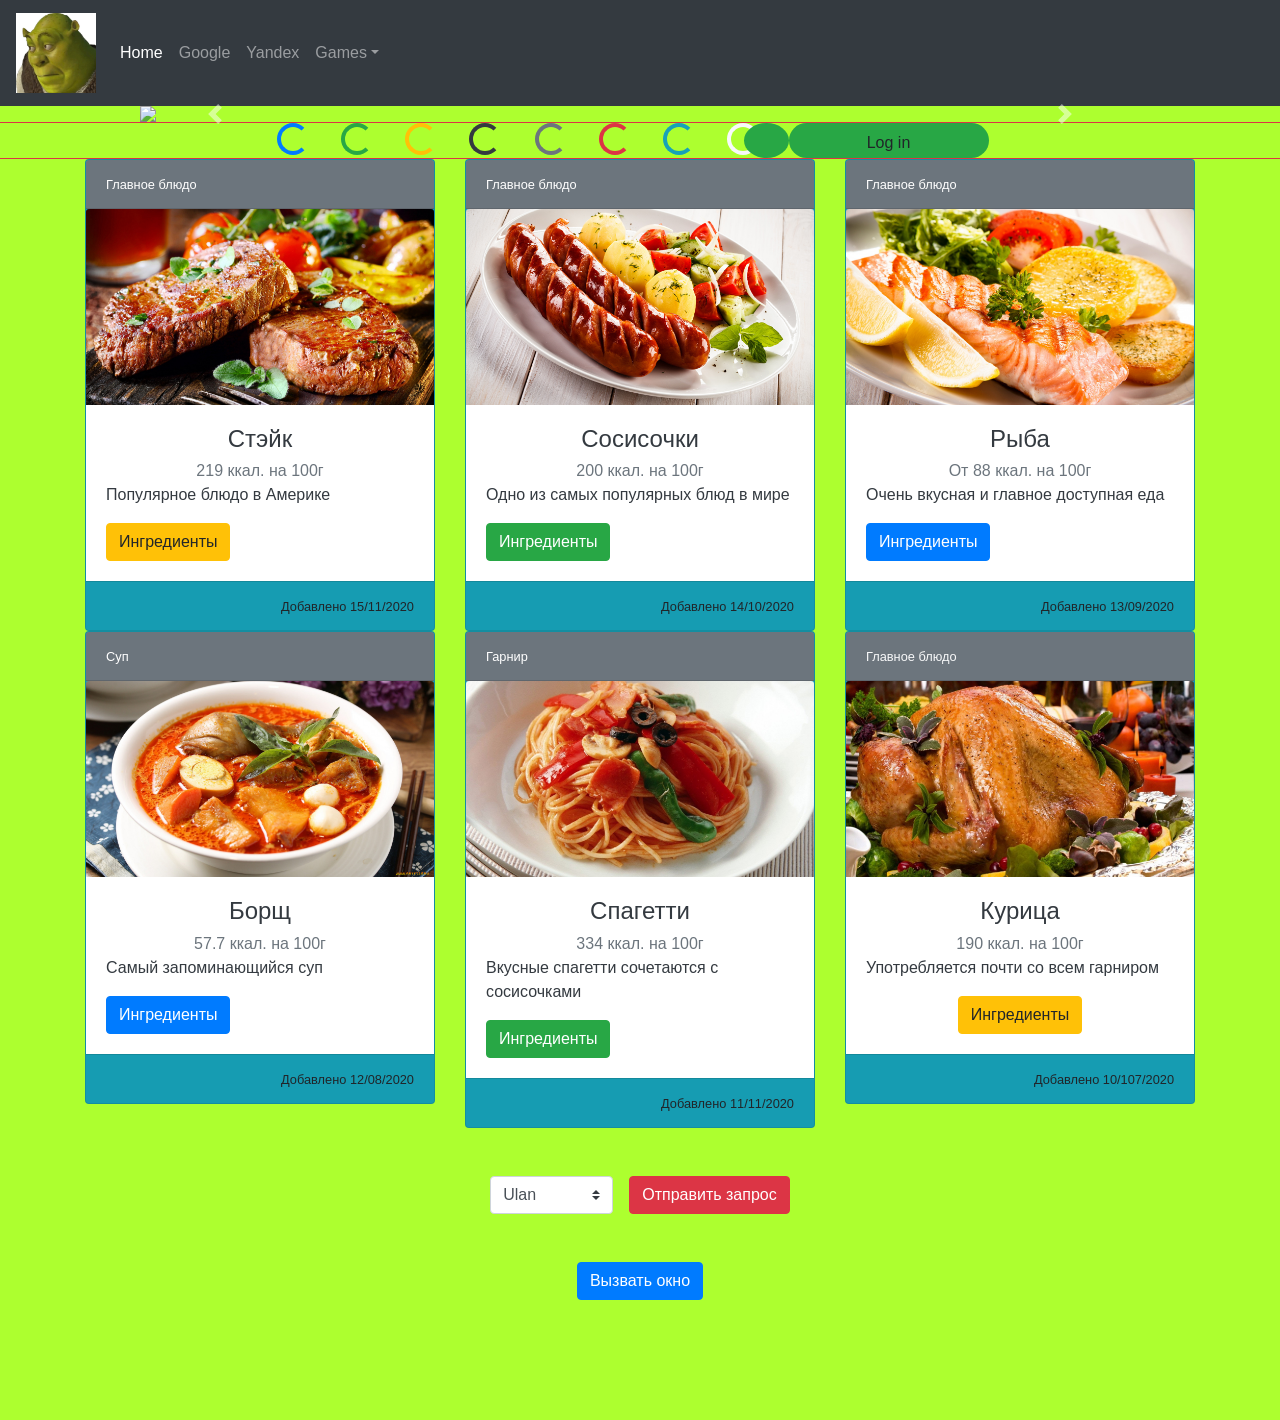
==== commit 7d6469a9: "G" ====
--- a/index.html
+++ b/index.html
@@ -11,26 +11,33 @@
 </head>
 
 <body>
-    <nav class="navbar navbar-expand-md navbar-dark bg-dark">
-        <ul class="navbar-nav">
-            <a class="navbar-brand" href="#"><img src="img/1.jpg" width="50px"></a>
-            <li class="nav-item"><a href="#" class="nav-link active">Home</a></li>
-            <li class="nav-item"><a href="#" class="nav-link">Google</a></li>
-            <li class="nav-item"><a href="#" class="nav-link">Yandex</a></li>
-            <li class="nav-item dropdown">
-                <a href="#" class="nav-link dropdown-toggle" id="toggler" role="button" data-toggle="dropdown"
-                    aria-haspopup="true" aria-expanded="false">Games</a>
-
-                <div class="dropdown-menu" aria-labelledby="toggler">
-
-                    <a href="https://store.steampowered.com/app/730/CounterStrike_Global_Offensive/"
-                        class="dropdown-item">Counter Strike: Global Offensive</a>
-                    <a href="https://store.steampowered.com/app/271590/Grand_Theft_Auto_V/" class="dropdown-item">Grand
-                        Theft Auto 5</a>
-                    <a href="https://store.steampowered.com/app/945360/Among_Us/" class="dropdown-item">Among Us</a>
-                </div>
-            </li>
-        </ul>
+    <nav
+        class="navbar navbar-expand-md navbar-dark bg-dark justify-content-lg-start justify-content-md-center justify-content-center">
+        <a class="navbar-brand d-none d-md-inline" href="#"><img src="img/1.jpg" width="80px"></a>
+        <a role="button" class="navbar-brand d-md-none d-inline" data-toggle="collapse" data-target="#navigation"
+            aria-expanded="false" aria-controls="navigatoin"><img src="img/1.jpg" width="80px"></a>
+        <div class="collapse navbar-collapse text-center" id="navigation">
+            <ul class="navbar-nav">
+                <li class="nav-item"><a href="#" class="nav-link active">Home</a></li>
+                <li class="nav-item"><a href="#" class="nav-link">Google</a></li>
+                <li class="nav-item"><a href="#" class="nav-link">Yandex</a></li>
+                <li class="nav-item dropdown">
+                    <a href="#" class="nav-link dropdown-toggle" id="toggler" role="button" data-toggle="dropdown"
+                        aria-haspopup="true" aria-expanded="false">Games</a>
+
+                    <div class="dropdown-menu" aria-labelledby="toggler">
+
+                        <a href="https://store.steampowered.com/app/730/CounterStrike_Global_Offensive/"
+                            class="dropdown-item">Counter Strike: Global Offensive</a>
+                        <a href="https://store.steampowered.com/app/271590/Grand_Theft_Auto_V/"
+                            class="dropdown-item">Grand
+                            Theft Auto 5</a>
+                        <a href="https://store.steampowered.com/app/945360/Among_Us/" class="dropdown-item">Among Us</a>
+                    </div>
+                </li>
+            </ul>
+        </div>
+
 
 
 
@@ -295,7 +302,7 @@
     <div id="answer">
         <h1>HI!</h1>
         <p>Krasota</p>
-        <img src="https://img.wallpapersafari.com/desktop/1366/768/29/75/TNsOHr.jpg" alt="">
+        <img class="w-100" src="https://img.wallpapersafari.com/desktop/1366/768/29/75/TNsOHr.jpg" alt="">
     </div>
 
 
--- a/style.css
+++ b/style.css
@@ -12,4 +12,7 @@
 #answer{
     visibility: hidden;
     user-select: none;
+}
+body{
+    background-color: greenyellow;
 }
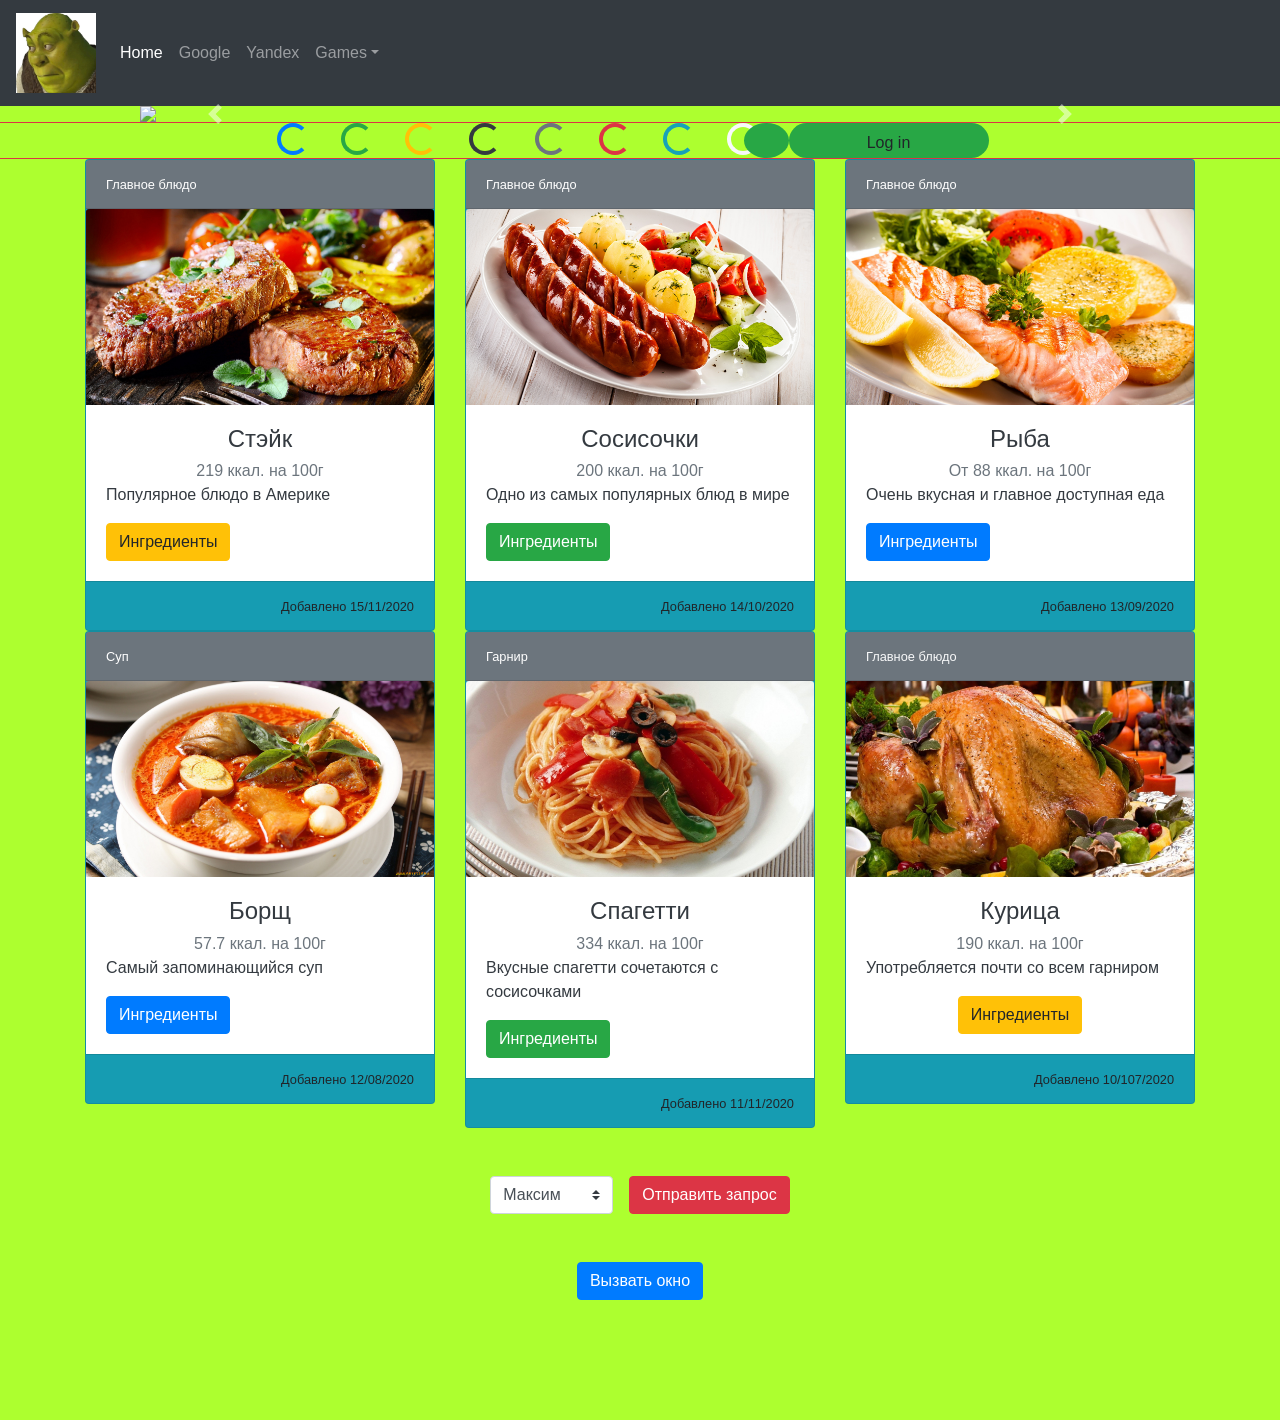
==== commit 57aa2ba5: "GG" ====
--- a/index.html
+++ b/index.html
@@ -267,7 +267,7 @@
         <form class="form-inline">
             <select class="custom-select">
                 <option selected value="https://zloikon.github.io">Максим</option>
-                <option selected value="https://ucmit.github.io/">Ulan</option>
+                <option value="https://ucmit.github.io/">Ulan</option>
                 <option value="https://vaso1943.github.io">Василий</option>
                 <option value="https://svetpru.github.io">Светлана</option>
                 <option value="https://formit21.github.io">Степан</option>
